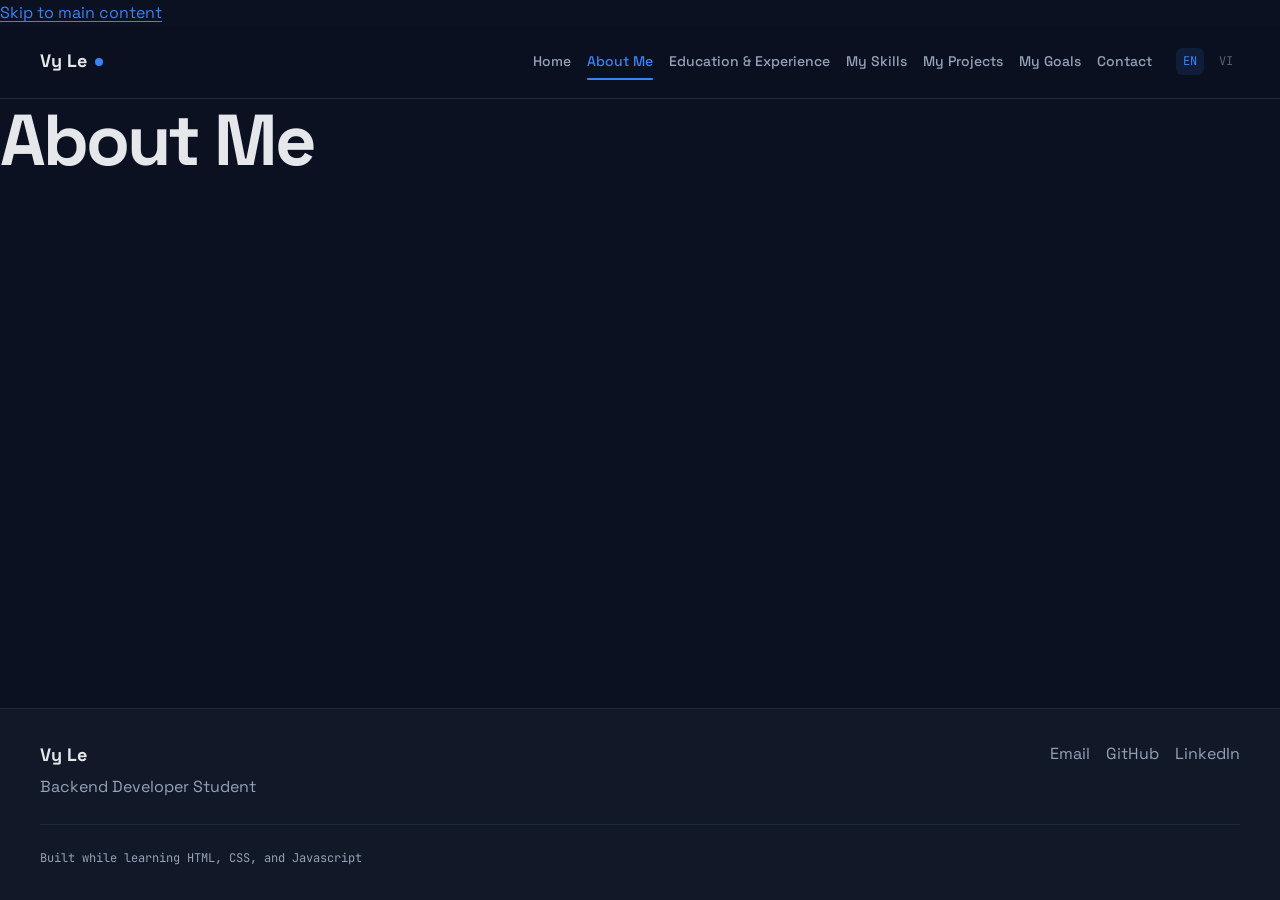
==== about.html @ 4eb712b0 "build shared layout and homepage" ====
<!doctype html>
<html lang="en">
  <head>
    <meta charset="UTF-8" />
    <meta name="viewport" content="width=device-width, initial-scale=1.0" />
    <meta name="description" content="Vy Le" />
    <title>About Me</title>

    <link rel="preconnect" href="https://fonts.googleapis.com" />
    <link rel="preconnect" href="https://fonts.gstatic.com" crossorigin />

    <link
      rel="stylesheet"
      href="https://fonts.googleapis.com/css2?family=JetBrains+Mono:wght@400;500;600&family=Space+Grotesk:wght@400;500;600;700&display=swap"
    />

    <link
      rel="stylesheet"
      href="https://fonts.googleapis.com/css2?family=Material+Symbols+Outlined:opsz,wght,FILL,GRAD@20..48,400,0,0"
    />

    <link rel="stylesheet" href="assets/css/style.css" />
    <script src="assets/js/main.js" defer></script>
  </head>
  <body>
    <a class="skip-link" href="#main-content">Skip to main content</a>
    <header class="site-header">
      <div class="container header-inner">
        <a href="index.html" class="site-brand" aria-label="Vy Le, Home">
          Vy Le
          <span class="brand-mark" aria-hidden="true"></span>
        </a>

        <button
          class="menu-toggle"
          type="button"
          aria-controls="primary-navigation"
          aria-expanded="false"
          aria-label="Open navigation menu"
          data-menu-toggle
        >
          <span
            class="material-symbols-outlined"
            aria-hidden="true"
            data-menu-icon
            >Menu</span
          >
        </button>

        <nav
          class="site-navigation"
          id="primary-navigation"
          aria-label="Primary navigation"
        >
          <ul class="navigation-list">
            <li><a href="index.html">Home</a></li>
            <li><a href="about.html" aria-current="page">About Me</a></li>
            <li><a href="education.html">Education & Experience</a></li>
            <li><a href="skills.html">My Skills</a></li>
            <li><a href="projects.html">My Projects</a></li>
            <li><a href="goals.html">My Goals</a></li>
            <li><a href="contact.html">Contact</a></li>
          </ul>
        </nav>

        <div class="language-control">
          <span class="language-active" lang="en">EN</span>
          <span
            class="language-disabled"
            lang="vi"
            aria-disabled="true"
            title="Vietnamese version planned"
            >VI</span
          >
        </div>
      </div>
    </header>
    <main id="main-content" tabindex="-1">
      <h1>About Me</h1>
    </main>
    <footer class="site-footer">
      <div class="container footer-inner">
        <div class="footer-identity">
          <a href="index.html" class="footer-brand">Vy Le</a>
          <p>Backend Developer Student</p>
        </div>

        <nav class="footer-links" aria-label="Contact links">
          <a href="mailto:lelongvy13@gmail.com">Email</a>
          <a
            href="https://github.com/vy-long-le"
            target="_blank"
            rel="noopener noreferrer"
            >GitHub</a
          >
          <a
            href="https://www.linkedin.com/in/vy-le-long-b9a3243a7/"
            target="_blank"
            rel="noopener noreferrer"
            >LinkedIn</a
          >
        </nav>
        <p class="footer-note">
          Built while learning HTML, CSS, and Javascript
        </p>
      </div>
    </footer>
  </body>
</html>
---- assets/css/style.css ----
:root {
  color-scheme: dark;

  /* Colors */
  --color-canvas: #0b1120;
  --color-surface: #111827;
  --color-surface-raised: #172033;
  --color-border: #1e293b;

  --color-text: #e5e7eb;
  --color-text-muted: #94a3b8;

  --color-accent: #3b82f6;
  --color-button: #2563eb;
  --color-success: #10b981;
  --color-warning: #f59e0b;

  /* Typography */
  --font-interface: "Space Grotesk", Arial, sans-serif;
  --font-mono: "JetBrains Mono", Consolas, monospace;

  /* Layout */
  --container-width: 1200px;
  --gutter-desktop: 24px;
  --gutter-mobile: 16px;

  /* Spacing */
  --sapce-1: 4px;
  --space-2: 8px;
  --space-3: 12px;
  --space-4: 16px;
  --space-5: 24px;
  --space-6: 32px;
  --space-7: 48px;
  --space-8: 64px;

  /* Shape */
  --radius-small: 8px;
  --radius-medium: 12px;

  /* Effects */
  --shadow-card: 0 18px 50px rgb(0 0 0 / 20%);
  --transition-fast: 150ms ease;
}

/* Add the reset */
*,
*::before,
*::after {
  box-sizing: border-box;
}

html {
  min-width: 320px;

  scroll-padding-top: 96px;
}

body {
  min-height: 100vh;
  margin: 0;

  display: flex;
  flex-direction: column;

  background-color: var(--color-canvas);
  color: var(--color-text);

  font-family: var(--font-interface);
  font-size: 16px;
  line-height: 1.6;

  text-rendering: optimizeLegibility;
}

main {
  flex: 1;
}

img,
svg {
  display: block;
  max-width: 100%;
}

button,
input,
textarea,
select {
  font: inherit;
}

button,
a {
  -webkit-tap-highlight-color: transparent;
}

ul,
ol {
  margin-top: 0;
}

p {
  margin-top: 0;
}

a {
  color: var(--color-accent);
  text-decoration-thickness: 1px;
  text-underline-offset: 3px;
}

/* Add the typography system */
h1,
h2,
h3 {
  margin-top: 0;
  color: var(--color-text);
  line-height: 1.15;
  text-wrap: balance;
}

h1 {
  margin-bottom: var(--space-5);
  font-size: clamp(2.5rem, 6vw, 4.5rem);
  letter-spacing: -0.04em;
}

h2 {
  margin-bottom: var(--space-4);
  font-size: clamp(1.75rem, 4vw, 2.5rem);
  letter-spacing: -0.025em;
}

h3 {
  margin-bottom: var(--space-3);
  font-size: 1.25rem;
}

p {
  margin-bottom: var(--space-4);
}

.muted {
  color: var(--color-text-muted);
}

.mono {
  font-family: var(--font-mono);
}

.eyebrow {
  margin-bottom: var(--space-3);
  color: #9fb6eb;

  font-family: var(--font-mono);
  font-size: 0.8125rem;
  font-weight: 600;
  letter-spacing: 0.08em;
  text-transform: uppercase;
}

/* Create the shared container and section spacing */
.container {
  width: min(calc(100% - (var(--gutter-desktop) * 2)), var(--container-width));
  margin-inline: auto;
}

.section {
  padding-block: var(--space-8);
}

.section-heading {
  max-width: 720px;
  margin-bottom: var(--space-7);
}

.section-heading > :last-child {
  margin-bottom: 0;
}

/* At smaller widths, replace the desktop gutter */
@media (max-width: 480px) {
  .container {
    width: min(calc(100% - (var(--gutter-mobile) * 2)), var(--container-width));
  }

  .section {
    padding-block: var(--space-7);
  }
}

/* Create the shared button styles */
.button {
  min-height: 44px;
  padding: 11px 18px;

  display: inline-flex;
  align-items: center;
  justify-content: center;
  gap: var(--space-2);

  border: 1px solid transparent;
  border-radius: var(--radius-small);

  font-weight: 600;
  line-height: 1.2;
  text-decoration: none;

  cursor: pointer;
  transition:
    background-color var(--transition-fast),
    border-color var(--transition-fast),
    transform var(--transition-fast);
}

.button-primary {
  background-color: var(--color-button);
  color: #ffffff;
}

.button-primary:hover {
  background-color: #1d4ed8;
}

.button-secondary {
  border-color: var(--color-border);
  background-color: var(--color-surface);
  color: var(--color-text);
}

.button-secondary:hover {
  border-color: var(--color-accent);
  background-color: var(--color-surface-raised);
}

.button:active {
  transform: translateY(1px);
}

/* Create the card and badge styles */
.card {
  padding: var(--space-5);

  border: 1px solid var(--color-border);
  border-radius: var(--radius-medium);

  background-color: var(--color-surface);
  box-shadow: var(--shadow-card);
}

.card > :last-child {
  margin-bottom: 0;
}

.badge {
  width: fit-content;
  padding: 5px 9px;

  display: inline-flex;
  align-items: center;
  gap: 6px;

  border: 1px solid var(--color-border);
  border-radius: 999px;

  background-color: rgb(59 130 246 / 8%);
  color: var(--color-text-muted);

  font-family: var(--font-mono);
  font-size: 0.75rem;
  line-height: 1.2;
}

.icon-box {
  width: 42px;
  height: 42px;

  display: inline-flex;
  align-items: center;
  justify-content: center;

  border: 1px solid var(--color-border);
  border-radius: var(--radius-small);

  background-color: rgb(59 130 246 / 10%);
  color: var(--color-accent);
}

.material-symbols-outlined {
  font-size: 22px;
  line-height: 1;

  display: inline-block;

  position: fixed;
  top: var(--space-4);
  left: var(--space-4);
  z-index: 1000;

  padding: 10px 14px;
  border-radius: var(--radius-small);

  background-color: var(--color-button);
  color: currentColor;

  font-family: "Material Symbols Outlined";
  font-weight: normal;
  font-size: 24px;
  font-size: normal;

  font-feature-settings: "liga";

  text-decoration: none;

  transform: translateY(-200%);
  transition: transform var(--transition-fast);
}

/* Add visible keyboard focus */
:focus {
  outline: none;
}

:focus-visible {
  outline: 3px solid var(--color-accent);
  outline-offset: 4px;
}

main,
section,
article {
  scroll-margin-top: 96px;
}

/* Style the skip link */
.skip-link:focus {
  transform: translateY(0);
}

/* Respect reduced-motion preferences */
@media (prefers-reduced-motion: reduce) {
  *,
  *::before,
  *::after {
    scroll-behavior: auto !important;
    transition-duration: 0.01ms !important;
    animation-duration: 0.01ms !important;
    animation-iteration-count: 1 !important;
  }

  .terminal-line {
    opacity: 1 !important;
    transform: none !important;
  }

  .terminal-cursor {
    opacity: 1;
  }
}

/* Style the sticky header */
.site-header {
  position: sticky;
  top: 0;
  z-index: 100;

  border-bottom: 1px solid var(--color-border);
  background-color: var(--color-canvas);
}

@supports (backdrop-filter: blur(12px)) {
  .site-header {
    background-color: rgb(11 17 32 / 88%);
    backdrop-filter: blur(12px);
  }
}

.header-inner {
  min-height: 72px;

  display: flex;
  align-items: center;
  gap: var(--space-5);
}

.site-brand {
  flex-shrink: 0;

  display: inline-flex;
  align-items: center;
  gap: var(--space-2);

  color: var(--color-text);
  font-size: 1.125rem;
  font-weight: 700;
  text-decoration: none;
}

.brand-mark {
  width: 8px;
  height: 8px;

  border-radius: 50%;
  background-color: var(--color-accent);
}

/* Style the desktop navigation */
.site-navigation {
  margin-left: auto;
}

.navigation-list {
  margin: 0;
  padding: 0;

  display: flex;
  align-items: center;
  gap: var(--space-4);

  list-style: none;
}

.navigation-list a {
  position: relative;

  display: inline-flex;
  align-items: center;
  min-height: 44px;

  color: var(--color-text-muted);
  font-size: 0.875rem;
  font-weight: 500;
  text-decoration: none;

  transition: color var(--transition-fast);
}

.navigation-list a:hover {
  color: var(--color-text);
}

.navigation-list a[aria-current="page"] {
  color: var(--color-accent);
}

.navigation-list a[aria-current="page"]::after {
  content: "";

  position: absolute;
  right: 0;
  bottom: 4px;
  left: 0;

  height: 2px;
  border-radius: 999px;

  background-color: var(--color-accent);
}

/* Style the language control */
.language-control {
  flex-shrink: 0;

  display: inline-flex;
  align-items: center;
  gap: var(--space-2);

  font-family: var(--font-mono);
  font-size: 0.75rem;
}

.language-active,
.language-disabled {
  padding: 4px 7px;
  border-radius: 6px;
}

.language-active {
  background-color: rgb(59 130 246 / 12%);
  color: var(--color-accent);
}

.language-disabled {
  color: var(--color-text-muted);
  cursor: not-allowed;
  opacity: 0.55;
}

/* Style the menu button */
.menu-toggle {
  width: 44px;
  height: 44px;

  display: none;
  align-items: center;
  justify-content: center;

  border: 1px solid var(--color-border);
  border-radius: var(--radius-small);

  background-color: var(--color-surface);
  color: var(--color-text);

  cursor: pointer;
}

.menu-toggle:hover {
  border-color: var(--color-accent);
  background-color: var(--color-surface-raised);
}

/* Add the mobile header layout */
@media (max-width: 899px) {
  .header-inner {
    min-height: 64px;
    flex-wrap: wrap;
    gap: var(--space-3);
  }

  .language-control {
    margin-left: auto;
  }

  .js .menu-toggle {
    display: inline-flex;
  }

  .site-navigation {
    width: 100%;
    margin-left: 0;
    order: 4;
  }

  .navigation-list {
    padding-block: var(--space-3) var(--space-4);

    flex-direction: column;
    align-items: stretch;
    gap: var(--sapce-1);

    border-top: 1px solid var(--color-border);
  }

  .navigation-list a {
    width: 100%;
    padding: 8px 10px;

    border-radius: var(--radius-small);
  }

  .navigation-list a:hover,
  .navigation-list a[aria-current="page"] {
    background-color: rgb(59 130 246 / 10%);
  }

  .navigation-list a[aria-current="page"]::after {
    display: none;
  }

  .hero {
    padding-block: var(--space-8);
  }

  .hero-grid {
    grid-template-columns: 1fr;
    gap: var(--space-7);
  }

  .hero-copy {
    max-width: 720px;
  }

  .hero-visual {
    max-width: 720px;
  }

  .foundation-heading,
  .foundation-grid {
    grid-template-columns: 1fr;
  }

  .foundation-heading {
    gap: var(--space-4);
  }

  .foundation-card {
    min-height: auto;
  }

  .study-callout {
    flex-direction: column;
    align-items: flex-start;
    gap: var(--space-5);
  }
}

@media (max-width: 480px) {
  .hero {
    padding-block: var(--space-7);
  }

  .hero-actions {
    align-items: stretch;
  }

  .hero-actions .button {
    width: 100%;
  }
}

/* Style the footer */
.site-footer {
  margin-top: var(--space-8);
  padding-block: var(--space-6);

  border-top: 1px solid var(--color-border);
  background-color: var(--color-surface);
}

.footer-inner {
  display: grid;
  grid-template-columns: 1fr auto;
  align-items: start;
  gap: var(--space-5);
}

.footer-brand {
  color: var(--color-text);
  font-size: 1.125rem;
  font-weight: 700;
  text-decoration: none;
}

.footer-identity p {
  margin: var(--sapce-1) 0 0;
  color: var(--color-text-muted);
}

.footer-links {
  display: flex;
  flex-wrap: wrap;
  gap: var(--space-4);
}

.footer-links a {
  color: var(--color-text-muted);
  text-decoration: none;
}

.footer-links a:hover {
  color: var(--color-accent);
}

.footer-note {
  grid-column: 1 / -1;

  margin: 0;
  padding-top: var(--space-5);

  border-top: 1px solid var(--color-border);

  color: var(--color-text-muted);
  font-family: var(--font-mono);
  font-size: 0.75rem;
}

@media (max-width: 600px) {
  .footer-inner {
    grid-template-columns: 1fr;
  }

  .footer-links {
    flex-direction: column;
    align-items: flex-start;
    gap: var(--space-2);
  }

  .footer-note {
    grid-column: auto;
  }
}

/* Style the Hero section */
.hero {
  position: relative;
  overflow: hidden;

  padding-block: clamp(72px, 9vw, 120px);
}

.hero-grid {
  display: grid;
  grid-template-columns:
    minmax(0, 1.05fr)
    minmax(360px, 0.95fr);

  align-items: center;
  gap: clamp(48px, 7vw, 96px);
}

.hero-copy {
  max-width: 680px;
}

.hero-copy .eyebrow {
  margin-bottom: var(--space-4);
}

.hero-name,
.hero-role {
  display: block;
}

.hero-name {
  margin-bottom: var(--space-2);
  color: white;
  font-family: var(--font-interface);
  font-size: 4rem;
  letter-spacing: 0.08em;
}

.hero-role {
  max-width: 650px;
  color: #afc8ff;
  font-size: 1.5rem;
  word-spacing: 0.15em;
}

.hero-introduction {
  max-width: 620px;
  margin-bottom: var(--space-6);

  color: var(--color-text-muted);
  font-size: clamp(1rem, 1.5vw, 1.125rem);
}

/* Style the CTA group */
.hero-actions {
  margin-bottom: var(--space-6);

  display: flex;
  flex-wrap: wrap;
  align-items: center;
  gap: var(--space-3);
}

.hero-actions .material-symbols-outlined {
  font-size: 20px;
}

/* Style the technical labels */
.hero-topics {
  margin: 0;
  padding: 0;

  display: flex;
  flex-wrap: wrap;
  gap: var(--space-2);

  list-style: none;
}

/* Style the terminal area */
.hero-visual {
  min-width: 0;
}

.terminal-window {
  overflow: hidden;

  border: 1px solid var(--color-border);
  border-radius: var(--radius-medium);

  background-color: #070b14;
  box-shadow: var(--shadow-card);

  font-family: var(--font-mono);
}

.terminal-titlebar {
  min-height: 48px;
  padding-inline: var(--space-4);

  display: grid;
  grid-template-columns: auto 1fr auto;
  align-items: center;
  gap: var(--space-4);

  border-bottom: 1px solid var(--color-border);
  background-color: var(--color-surface);
}

.terminal-title {
  margin: 0;

  color: var(--color-text-muted);
  font-size: 0.75rem;
  text-align: center;
}

.hero-status {
  width: fit-content;
  padding: 6px 10px;

  display: inline-flex;
  align-items: center;
  gap: var(--space-2);

  border: 1px solid var(--color-border);
  border-radius: 999px;

  background-color: var(--color-surface);
}

.status-dot {
  width: 8px;
  height: 8px;
  flex: 0 0 auto;

  border-radius: 50%;
  background-color: var(--color-accent);
}

.visually-hidden {
  position: absolute;

  width: 1px;
  height: 1px;
  padding: 0;
  margin: -1px;

  overflow: hidden;
  clip: rect(0 0 0 0);
  white-space: nowrap;

  border: 0;
}

/* Style the window dots */
.terminal-dots {
  display: flex;
  align-items: center;
  gap: 7px;
}

.terminal-dot {
  width: 11px;
  height: 11px;

  display: block;

  border-radius: 50%;
}

.terminal-dot-red {
  background-color: #ef4444;
}

.terminal-dot-yellow {
  background-color: var(--color-warning);
}

.terminal-dot-green {
  background-color: var(--color-success);
}

/* Style the terminal output */
.terminal-output {
  min-height: 360px;
  padding: 36px 42px;

  display: flex;
  flex-direction: column;
  align-items: stretch;
  justify-content: flex-start;

  text-align: left;
}

.terminal-line {
  margin: 0 0 18px;

  display: flex;
  align-items: baseline;
  gap: 10px;

  color: var(--color-text-muted);
  font-size: 0.875rem;
  line-height: 1.6;
  white-space: normal;

  opacity: 1;
  transform: translateY(0);
}

.terminal-line:last-child {
  margin-bottom: 0;
}

.terminal-line code {
  min-width: 0;

  color: inherit;
  font-family: inherit;
}

.terminal-prompt {
  margin-right: var(--space-2);
  color: var(--color-text);
}

.terminal-success {
  color: var(--color-success);
}

.terminal-highlight {
  color: var(--color-accent);
  text-decoration: underline;
  text-underline-offset: 3px;
}

/* Style the terminal status bar */
.terminal-status {
  min-height: 42px;
  padding-inline: var(--space-4);

  display: flex;
  align-items: center;
  justify-content: space-between;
  gap: var(--space-4);

  border-top: 1px solid var(--color-border);
  background-color: var(--color-surface);

  color: var(--color-text-muted);
  font-size: 0.75rem;
}

.terminal-status > span {
  display: inline-flex;
  align-items: center;
  gap: var(--space-2);
}

.terminal-status-dot {
  width: 7px;
  height: 7px;

  border-radius: 50%;
  background-color: var(--color-success);
}

/* Add the cursor animation */
.terminal-cursor {
  width: 9px;
  height: 1.1em;

  display: inline-block;
  vertical-align: -0.15em;

  background-color: var(--color-accent);

  animation: terminal-blink 1s steps(1, end) infinite;
}

@keyframes terminal-blink {
  50% {
    opacity: 0;
  }
}

/* Add the progressive reveal styles */
.terminal-window.is-animating .terminal-line {
  opacity: 0;
  transform: translateY(5px);

  transition:
    opacity 180ms ease,
    transform 180ms ease;
}

.terminal-window.is-animating .terminal-line.is-visible {
  opacity: 1;
  transform: translateY(0);
}

/* Style the section heading */
.foundation-section {
  border-top: 1px solid var(--color-border);
  background-color: var(--color-surface);
}

.foundation-heading {
  margin-bottom: var(--space-7);

  display: grid;
  grid-template-columns: minmax(0, 1fr), minmax(320px, 0.8fr);
  align-items: end;
  gap: var(--space-7);
}

.foundation-heading h2,
.foundation-heading p {
  margin-bottom: 0;
}

/* Style the card grid */
.foundation-grid {
  display: grid;
  grid-template-columns: repeat(3, minmax(0, 1fr));
  gap: var(--space-5);
}

.foundation-card {
  min-height: 290px;

  display: flex;
  flex-direction: column;
}

.card-index {
  width: 42px;
  height: 42px;
  margin-bottom: var(--space-5);

  display: inline-flex;
  align-items: center;
  justify-content: center;

  border: 1px solid var(--color-border);
  border-radius: var(--radius-small);

  background-color: rgb(59 130 246 / 10%);
  color: var(--color-accent);

  font-family: var(--font-mono);
  font-size: 0.75rem;
  font-weight: 600;
}

.card-label {
  margin-top: auto;
  margin-bottom: 0;
  padding-top: var(--space-5);

  border-top: 1px solid var(--color-border);

  color: var(--color-text);
  font-family: var(--font-mono);
  font-size: 0.75rem;
  letter-spacing: 0.04em;
  text-transform: uppercase;
}

/* Style the callout */
.study-section {
  border-top: 1px solid var(--color-border);
}

.study-callout {
  padding: var(--space-6);

  display: flex;
  align-items: center;
  justify-content: space-between;
  gap: var(--space-7);

  border: 1px solid var(--color-border);
  border-radius: var(--radius-medium);

  background-color: var(--color-surface);
}

.study-callout h2 {
  margin-bottom: var(--space-3);
  font-size: clamp(1.5rem, 3vw, 2rem);
}

.study-callout p:last-child {
  max-width: 720px;
  margin-bottom: 0;
}

.study-callout .button {
  flex-shrink: 0;
}
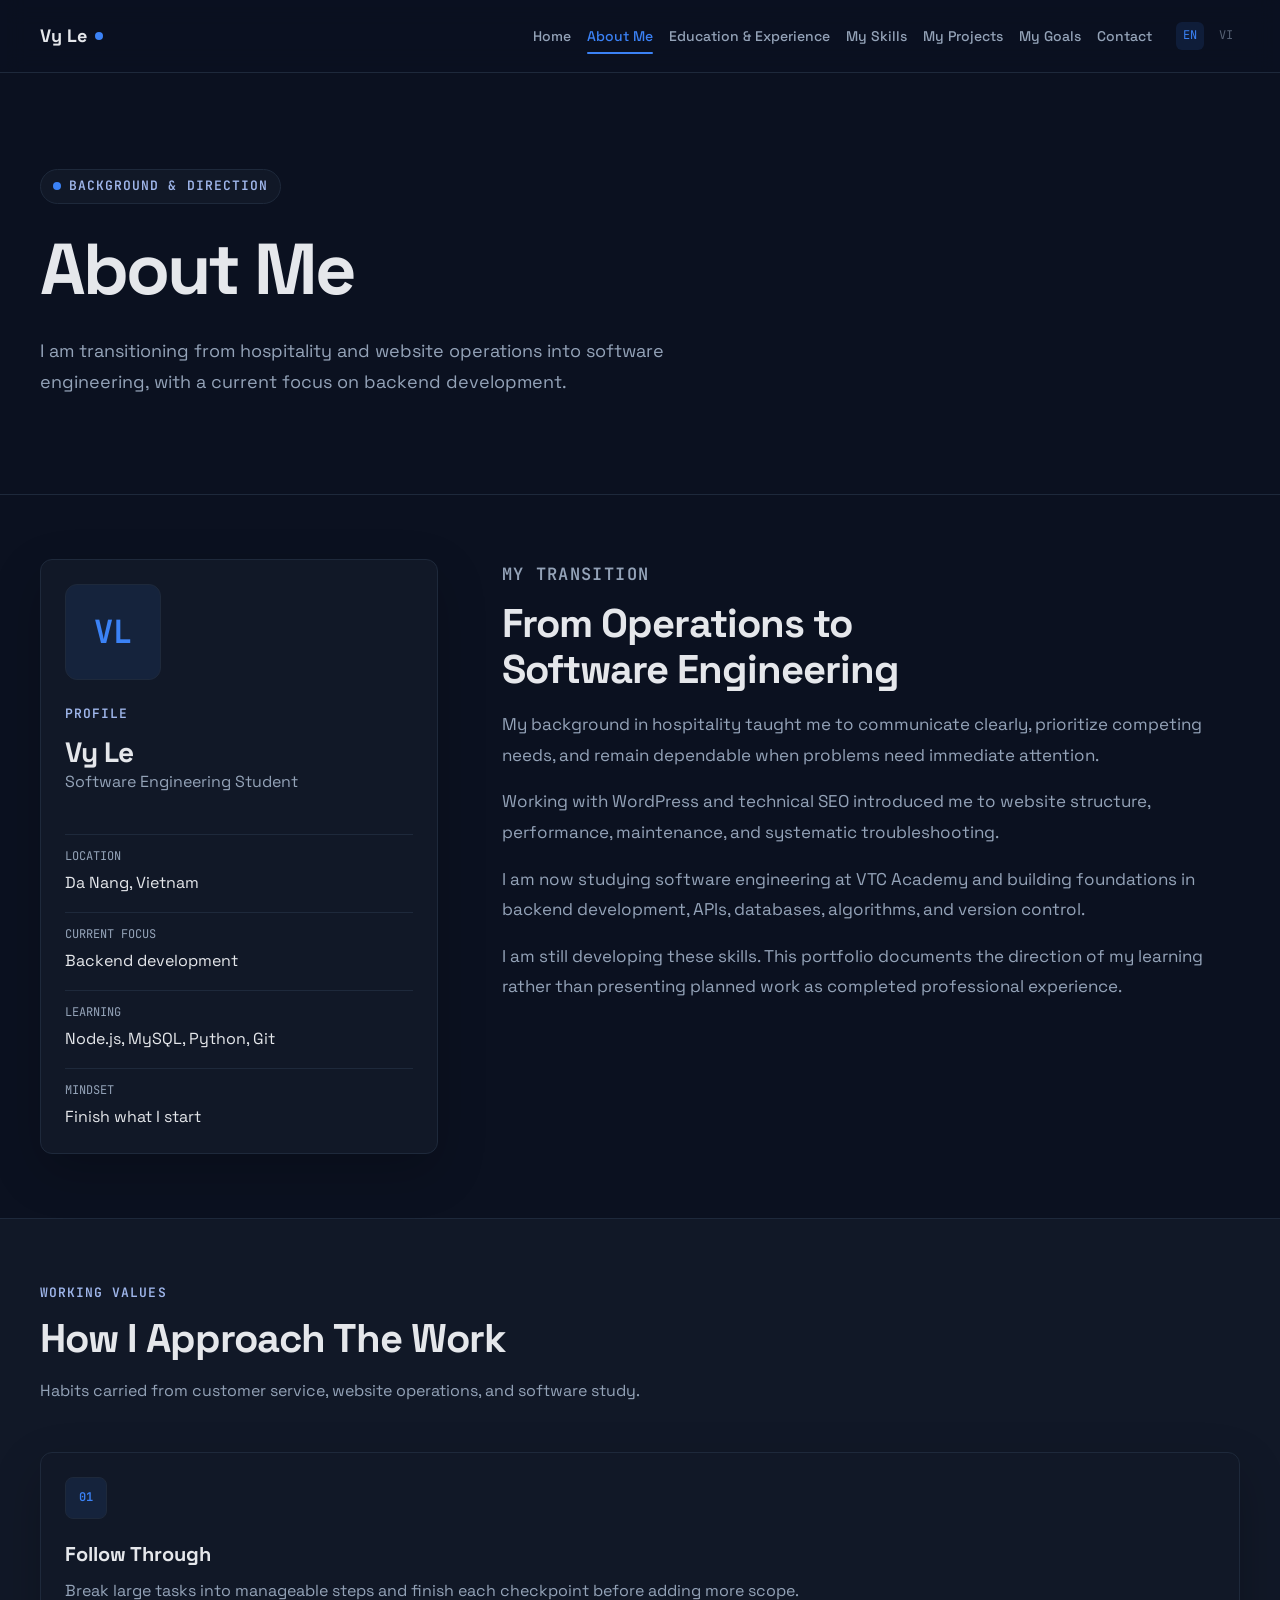
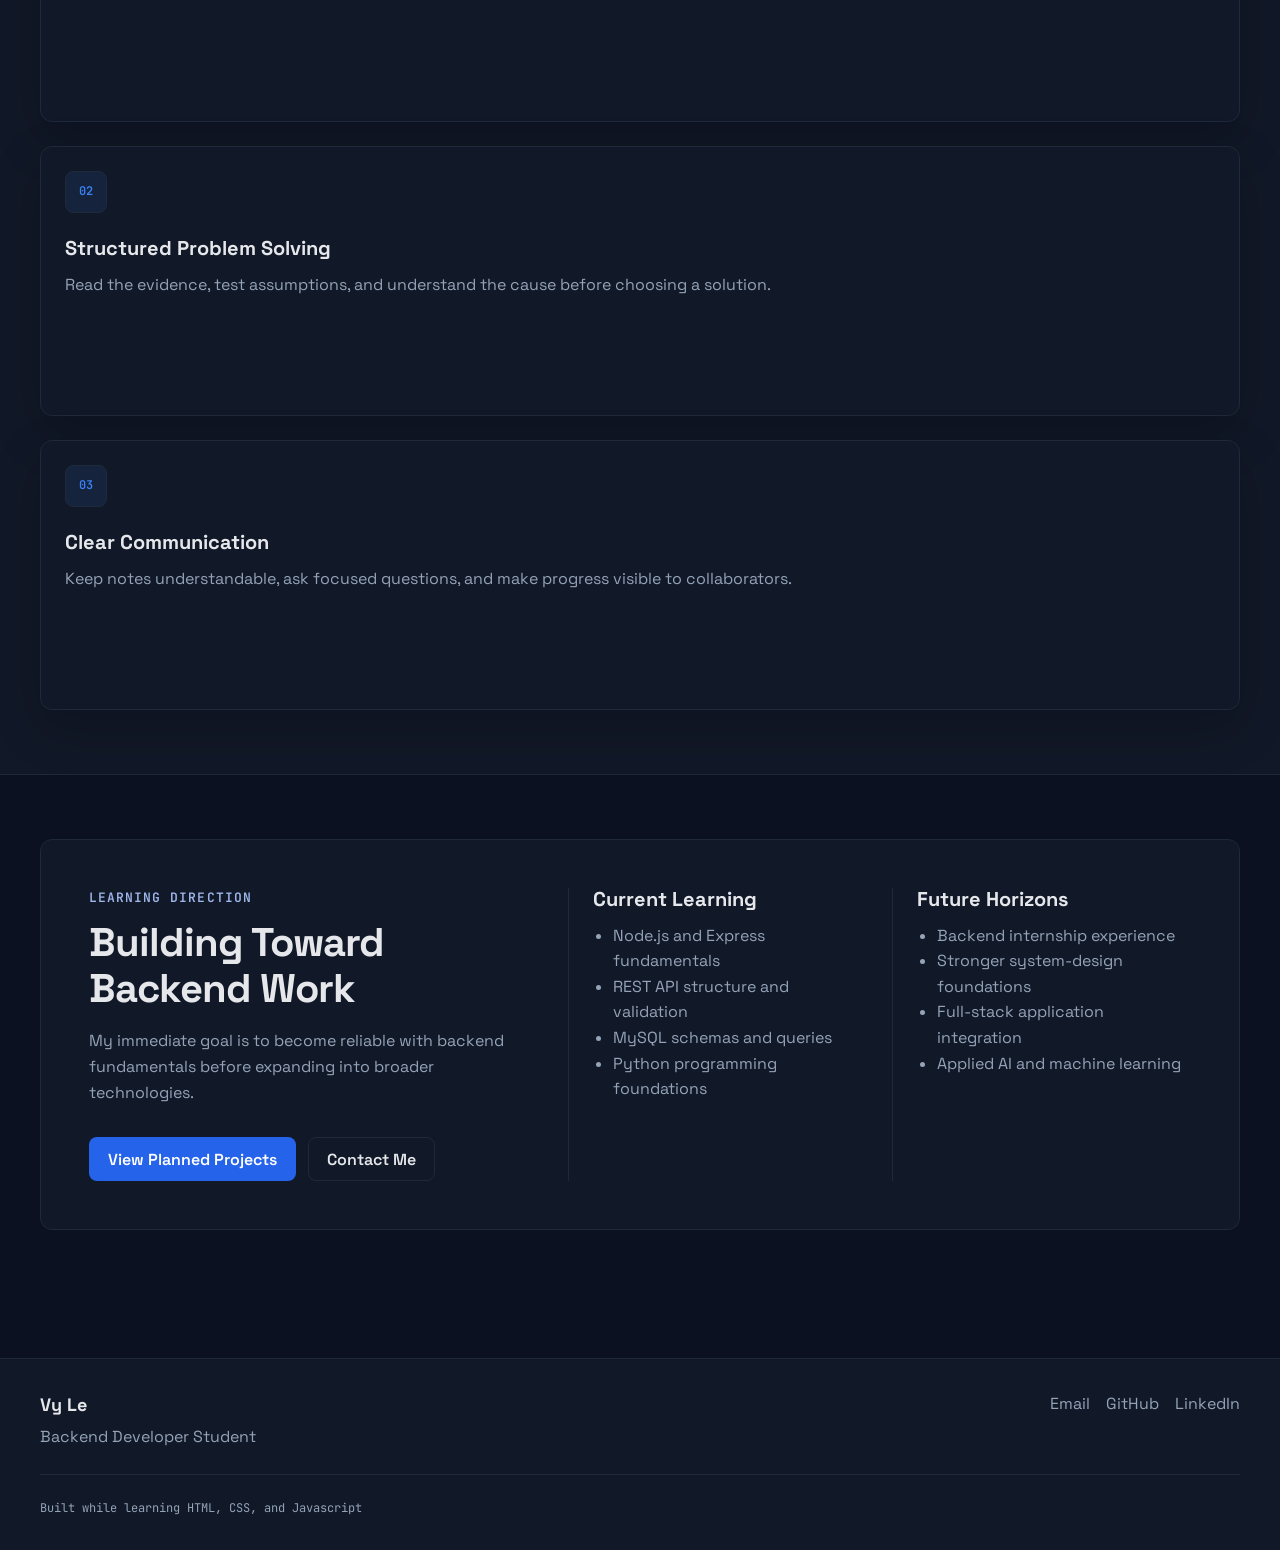
==== commit 3606e40c: "build career transition about page" ====
--- a/about.html
+++ b/about.html
@@ -76,7 +76,176 @@
       </div>
     </header>
     <main id="main-content" tabindex="-1">
-      <h1>About Me</h1>
+      <section class="page-hero" aria-labelledby="about-title">
+        <div class="container">
+          <p class="eyebrow status-pill">
+            <span class="status-dot" aria-hidden="true"></span>
+            Background & Direction
+          </p>
+
+          <h1 id="about-title">About Me</h1>
+
+          <p class="page-introduction">
+            I am transitioning from hospitality and website operations into
+            software engineering, with a current focus on backend development.
+          </p>
+        </div>
+      </section>
+
+      <section class="section" aria-labelledby="story-title">
+        <div class="container about-story">
+          <!-- Profile summary and narrative -->
+          <aside class="card profile-summary">
+            <div class="profile-monogram" aria-hidden="true">VL</div>
+
+            <div>
+              <p class="eyebrow">Profile</p>
+              <h2>Vy Le</h2>
+              <p class="muted">Software Engineering Student</p>
+            </div>
+
+            <dl class="profile-facts">
+              <div>
+                <dt>Location</dt>
+                <dd>Da Nang, Vietnam</dd>
+              </div>
+              <div>
+                <dt>Current focus</dt>
+                <dd>Backend development</dd>
+              </div>
+              <div>
+                <dt>Learning</dt>
+                <dd>Node.js, MySQL, Python, Git</dd>
+              </div>
+              <div>
+                <dt>Mindset</dt>
+                <dd>Finish what I start</dd>
+              </div>
+            </dl>
+          </aside>
+
+          <article class="about-narrative">
+            <p class="eyebrow">My Transition</p>
+
+            <h2 id="story-title">From Operations to Software Engineering</h2>
+
+            <p>
+              My background in hospitality taught me to communicate clearly,
+              prioritize competing needs, and remain dependable when problems
+              need immediate attention.
+            </p>
+
+            <p>
+              Working with WordPress and technical SEO introduced me to website
+              structure, performance, maintenance, and systematic
+              troubleshooting.
+            </p>
+
+            <p>
+              I am now studying software engineering at VTC Academy and building
+              foundations in backend development, APIs, databases, algorithms,
+              and version control.
+            </p>
+
+            <p class="muted">
+              I am still developing these skills. This portfolio documents the
+              direction of my learning rather than presenting planned work as
+              completed professional experience.
+            </p>
+          </article>
+        </div>
+      </section>
+
+      <section class="section values-section" aria-labelledby="values-title">
+        <div class="container">
+          <!-- Values -->
+          <div class="section-heading">
+            <p class="eyebrow">Working Values</p>
+            <h2 id="values-title">How I Approach The Work</h2>
+
+            <p class="muted">
+              Habits carried from customer service, website operations, and
+              software study.
+            </p>
+          </div>
+
+          <div class="values-grid">
+            <article class="card value-card">
+              <span class="card-index" aria-hidden="true">01</span>
+              <h3>Follow Through</h3>
+              <p class="muted">
+                Break large tasks into manageable steps and finish each
+                checkpoint before adding more scope.
+              </p>
+            </article>
+
+            <article class="card value-card">
+              <span class="card-index" aria-hidden="true">02</span>
+              <h3>Structured Problem Solving</h3>
+              <p class="muted">
+                Read the evidence, test assumptions, and understand the cause
+                before choosing a solution.
+              </p>
+            </article>
+
+            <article class="card value-card">
+              <span class="card-index" aria-hidden="true">03</span>
+              <h3>Clear Communication</h3>
+              <p class="muted">
+                Keep notes understandable, ask focused questions, and make
+                progress visible to collaborators.
+              </p>
+            </article>
+          </div>
+        </div>
+      </section>
+
+      <section class="section" aria-labelledby="direction-title">
+        <div class="container direction-panel">
+          <!-- Direction and CTAs -->
+          <div class="direction-copy">
+            <p class="eyebrow">Learning Direction</p>
+            <h2 id="direction-title">Building Toward Backend Work</h2>
+
+            <p class="muted">
+              My immediate goal is to become reliable with backend fundamentals
+              before expanding into broader technologies.
+            </p>
+
+            <div class="direction-actions">
+              <a href="projects.html" class="button button-primary"
+                >View Planned Projects</a
+              >
+
+              <a href="contact.html" class="button button-secondary"
+                >Contact Me</a
+              >
+            </div>
+          </div>
+
+          <div class="direction-columns">
+            <article>
+              <h3>Current Learning</h3>
+              <ul>
+                <li>Node.js and Express fundamentals</li>
+                <li>REST API structure and validation</li>
+                <li>MySQL schemas and queries</li>
+                <li>Python programming foundations</li>
+              </ul>
+            </article>
+
+            <article>
+              <h3>Future Horizons</h3>
+              <ul>
+                <li>Backend internship experience</li>
+                <li>Stronger system-design foundations</li>
+                <li>Full-stack application integration</li>
+                <li>Applied AI and machine learning</li>
+              </ul>
+            </article>
+          </div>
+        </div>
+      </section>
     </main>
     <footer class="site-footer">
       <div class="container footer-inner">
--- a/assets/css/style.css
+++ b/assets/css/style.css
@@ -160,6 +160,23 @@
   text-transform: uppercase;
 }
 
+.status-pill {
+  width: fit-content;
+  margin-bottom: var(--space-5);
+  padding: 6px 12px;
+
+  display: inline-flex;
+  align-items: center;
+  gap: var(--space-2);
+
+  border: 1px solid var(--color-border);
+  border-radius: 999px;
+
+  background-color: var(--color-surface);
+
+  white-space: nowrap;
+}
+
 /* Create the shared container and section spacing */
 .container {
   width: min(calc(100% - (var(--gutter-desktop) * 2)), var(--container-width));
@@ -334,6 +351,29 @@
 }
 
 /* Style the skip link */
+.skip-link {
+  position: fixed;
+  top: 0;
+  left: var(--space-4);
+  z-index: 1000;
+
+  padding: 10px 14px;
+
+  border-radius: var(--radius-small);
+
+  background-color: var(--color-button);
+  color: #ffffff;
+
+  font-weight: 600;
+  text-decoration: none;
+
+  transform: translateY(-150%);
+}
+
+.skip-link:focus-visible {
+  transform: translateY(16px);
+}
+
 .skip-link:focus {
   transform: translateY(0);
 }
@@ -593,6 +633,40 @@
     align-items: flex-start;
     gap: var(--space-5);
   }
+
+  .project-grid,
+  .standards-grid {
+    grid-template-columns: 1fr;
+  }
+
+  .project-card {
+    min-height: auto;
+  }
+
+  .standard-item {
+    border-left: 0;
+    border-top: 1px solid var(--color-border);
+  }
+
+  .skills-grid,
+  .learning-layout {
+    grid-template-columns: 1fr;
+  }
+
+  .skill-card {
+    min-height: auto;
+  }
+
+  .about-story,
+  .values-grid,
+  .direction-panel,
+  .direction-columns {
+    grid-template-columns: 1fr;
+  }
+
+  .direction-panel {
+    padding: var(--space-5);
+  }
 }
 
 @media (max-width: 480px) {
@@ -799,20 +873,6 @@
   text-align: center;
 }
 
-.hero-status {
-  width: fit-content;
-  padding: 6px 10px;
-
-  display: inline-flex;
-  align-items: center;
-  gap: var(--space-2);
-
-  border: 1px solid var(--color-border);
-  border-radius: 999px;
-
-  background-color: var(--color-surface);
-}
-
 .status-dot {
   width: 8px;
   height: 8px;
@@ -1085,3 +1145,383 @@
 .study-callout .button {
   flex-shrink: 0;
 }
+
+/* Add the reusable page introduction styles */
+.page-hero {
+  padding-block: clamp(64px, 8vw, 96px);
+
+  border-bottom: 1px solid var(--color-border);
+}
+
+.page-hero h1 {
+  max-width: 800px;
+}
+
+.page-introduction {
+  max-width: 720px;
+  margin-bottom: 0;
+
+  color: var(--color-text-muted);
+  font-size: 1.125rem;
+  line-height: 1.75;
+}
+
+/* Style the project grid */
+.project-grid {
+  display: grid;
+  grid-template-columns: repeat(2, minmax(0, 1fr));
+  gap: var(--space-5);
+}
+
+.project-card {
+  min-height: 430px;
+
+  display: flex;
+  flex-direction: column;
+}
+
+.project-card-header {
+  margin-bottom: var(--space-5);
+
+  display: flex;
+  flex-wrap: wrap;
+  align-items: center;
+  justify-content: space-between;
+  gap: var(--space-3);
+}
+
+.project-status {
+  color: var(--color-accent);
+
+  font-family: var(--font-mono);
+  font-size: 0.75rem;
+  font-weight: 600;
+  text-transform: uppercase;
+}
+
+.project-card h2 {
+  font-size: 1.5rem;
+}
+
+.project-objectives {
+  margin-top: var(--space-4);
+  padding-top: var(--space-4);
+
+  border-top: 1px solid var(--color-border);
+}
+
+.project-objectives h3 {
+  font-family: var(--font-mono);
+  font-size: 0.8125rem;
+  text-transform: uppercase;
+}
+
+.project-objectives ul {
+  margin-bottom: 0;
+  padding-left: 20px;
+
+  color: var(--color-text-muted);
+}
+
+/* Style the technology labels */
+.technology-list {
+  margin: 0 0 auto;
+  padding: var(--space-5) 0 0;
+
+  display: flex;
+  flex-wrap: wrap;
+  gap: var(--space-2);
+
+  list-style: none;
+}
+
+.technology-list li {
+  padding: 5px 9px;
+
+  border: 1px solid var(--color-border);
+  border-radius: 999px;
+
+  color: var(--color-text-muted);
+
+  font-family: var(--font-mono);
+  font-size: 0, 75rem;
+}
+
+/* Style Development Standards */
+.standards-secion {
+  border-top: 1px solid var(--color-border);
+  background-color: var(--color-surface);
+}
+
+.standards-grid {
+  display: grid;
+  grid-template-columns: repeat(4, minmax(0, 1fr));
+  gap: var(--space-5);
+}
+
+.standard-item {
+  padding: var(--space-5);
+
+  border-left: 1px solid var(--color-border);
+}
+
+.standard-item h3 {
+  font-size: 1.125rem;
+}
+
+/* Style the Skills grid */
+.skills-grid {
+  display: grid;
+  grid-template-columns: repeat(2, minmax(0, 1fr));
+  gap: var(--space-5);
+}
+
+.skill-card {
+  min-height: 340px;
+
+  display: flex;
+  flex-direction: column;
+}
+
+.skill-card-header {
+  margin-bottom: var(--space-5);
+
+  display: flex;
+  align-items: center;
+  justify-content: space-between;
+  gap: var(--space-3);
+}
+
+.skill-marker {
+  min-width: 44px;
+  height: 44px;
+  padding-inline: 8px;
+
+  display: inline-flex;
+  align-items: center;
+  justify-content: center;
+
+  border: 1px solid var(--color-border);
+  border-radius: var(--radius-small);
+
+  font-family: var(--font-mono);
+  font-family: 0.75rem;
+  font-weight: 600;
+}
+
+.skill-card h2 {
+  margin-bottom: var(--space-2);
+  font-size: 1.5rem;
+}
+
+.skill-category {
+  margin-bottom: var(--space-4);
+
+  color: var(--color-text-muted);
+  font-family: var(--font-mono);
+  font-size: 0.75rem;
+  text-transform: uppercase;
+}
+
+.skill-objective {
+  margin-top: auto;
+  padding: var(--space-5);
+
+  border-top: 1px solid var(--color-border);
+}
+
+.skill-objective strong {
+  display: block;
+  margin-bottom: var(--space-2);
+
+  color: var(--color-accent);
+  font-family: var(--font-mono);
+  font-size: 0.75rem;
+  text-transform: uppercase;
+}
+
+.skill-objective p {
+  margin: 0;
+  color: var(--color-text-muted);
+}
+
+/* Style the Learning Approach */
+.learning-section {
+  border-top: 1px solid var(--color-border);
+  background-color: var(--color-surface);
+}
+
+.learning-layout {
+  display: grid;
+  grid-template-columns: minmax(0, 0.8fr) minmax(420px, 1.2fr);
+  align-items: start;
+  gap: var(--space-8);
+}
+
+.learning-copy {
+  max-width: 520px;
+}
+
+.discipline-list {
+  margin: 0;
+  padding: 0;
+
+  display: grid;
+  gap: var(--space-3);
+
+  list-style: none;
+}
+
+.discipline-list li {
+  padding: var(--space-4);
+
+  display: grid;
+  grid-template-columns: 42px 1fr;
+  gap: var(--space-4);
+
+  border: 1px solid var(--color-border);
+  border-radius: var(--radius-small);
+
+  background-color: var(--color-canvas);
+}
+
+.discipline-list li > span {
+  color: var(--color-accent);
+  font-family: var(--font-mono);
+  font-size: 0.75rem;
+}
+
+.discipline-list strong {
+  display: block;
+  margin-bottom: var(--sapce-1);
+}
+
+.discipline-list p {
+  margin: 0;
+  color: var(--color-text-muted);
+}
+
+/* Add the About styles */
+.about-story {
+  display: grid;
+  grid-template-columns: minmax(280px, 0.7fr) minmax(0, 1.3fr);
+  align-items: start;
+  gap: var(--space-8);
+}
+
+.profile-summary {
+  display: grid;
+  gap: var(--space-5);
+}
+
+.profile-monogram {
+  width: 96px;
+  height: 96px;
+
+  display: flex;
+  align-items: center;
+  justify-content: center;
+
+  border: 1px solid var(--color-border);
+  border-radius: var(--radius-medium);
+
+  background-color: rgb(59 130 246 / 10%);
+  color: var(--color-accent);
+
+  font-family: var(--font-mono);
+  font-size: 2rem;
+  font-weight: 700;
+}
+
+.profile-summary h2 {
+  margin-bottom: var(--space-1);
+  font-size: 1.75rem;
+}
+
+.profile-facts {
+  margin: 0;
+
+  display: grid;
+  gap: var(--space-4);
+}
+
+.profile-facts div {
+  padding-top: var(--space-3);
+  border-top: 1px solid var(--color-border);
+}
+
+.profile-facts dt {
+  color: var(--color-text-muted);
+  font-family: var(--font-mono);
+  font-size: 0.75rem;
+  text-transform: uppercase;
+}
+
+.profile-facts dd {
+  margin: var(--sapce-1) 0 0;
+  color: var(--color-text);
+}
+
+.about-narrative {
+  max-width: 760px;
+}
+
+.about-narrative p {
+  color: var(--color-text-muted);
+  font-size: 1.0625rem;
+  line-height: 1.8;
+}
+
+/* Style the values and direction */
+.values-section {
+  border-block: 1px solid var(--color-border);
+  background-color: var(--color-surface);
+}
+
+.values-grid {
+  display: grid;
+  grid-template-columns: repeat(3, minmax(3, minmax(0, 1fr)));
+  gap: var(--space-5);
+}
+
+.value-card {
+  min-height: 270px;
+}
+
+.direction-panel {
+  padding: var(--space-7);
+
+  display: grid;
+  grid-template-columns: minmax(0, 0.8fr) minmax(420px, 1.2fr);
+  gap: var(--space-8);
+
+  border: 1px solid var(--color-border);
+  border-radius: var(--radius-medium);
+
+  background-color: var(--color-surface);
+}
+
+.direction-actions {
+  margin-top: var(--space-6);
+
+  display: flex;
+  flex-wrap: wrap;
+  gap: var(--space-3);
+}
+
+.direction-columns {
+  display: grid;
+  grid-template-columns: repeat(2, minmax(0, 1fr));
+  gap: var(--space-5);
+}
+
+.direction-columns article {
+  padding-left: var(--space-5);
+  border-left: 1px solid var(--color-border);
+}
+
+.direction-columns ul {
+  margin-bottom: 0;
+  padding-left: 20px;
+  color: var(--color-text-muted);
+}
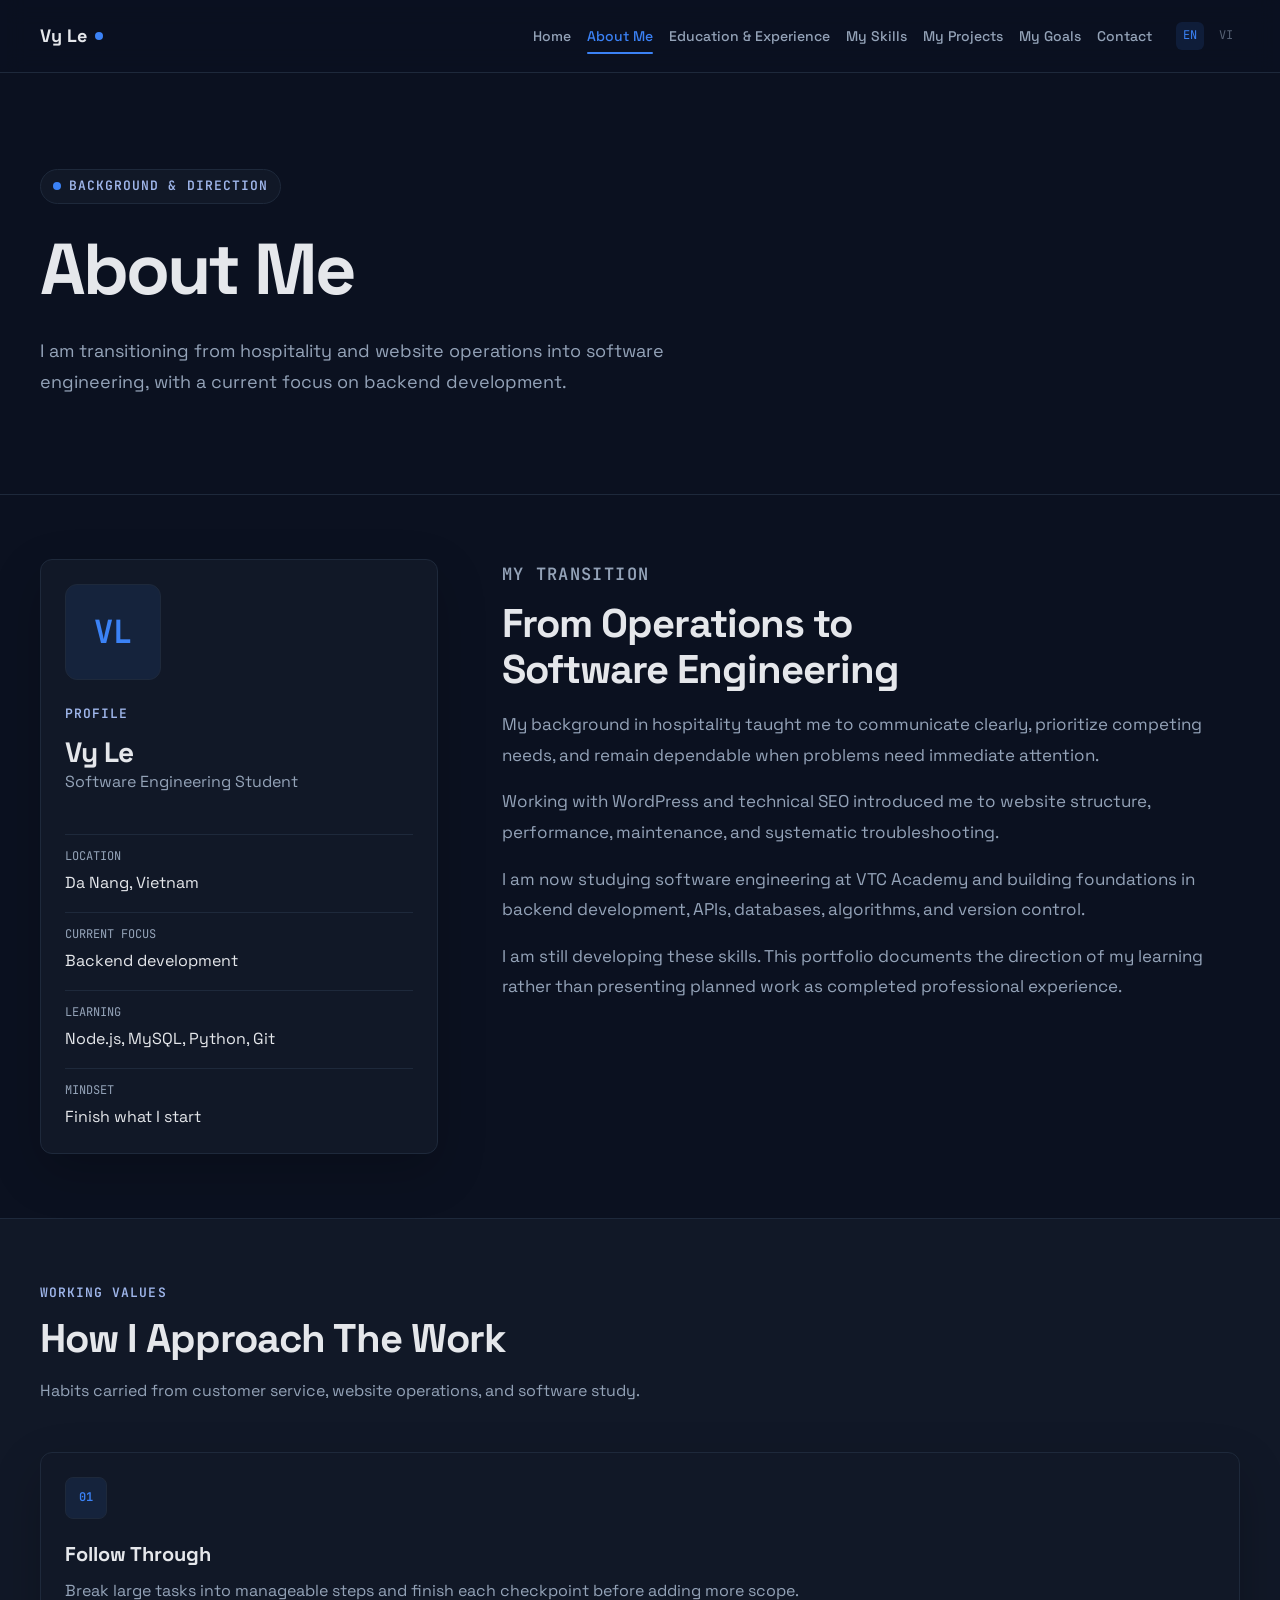
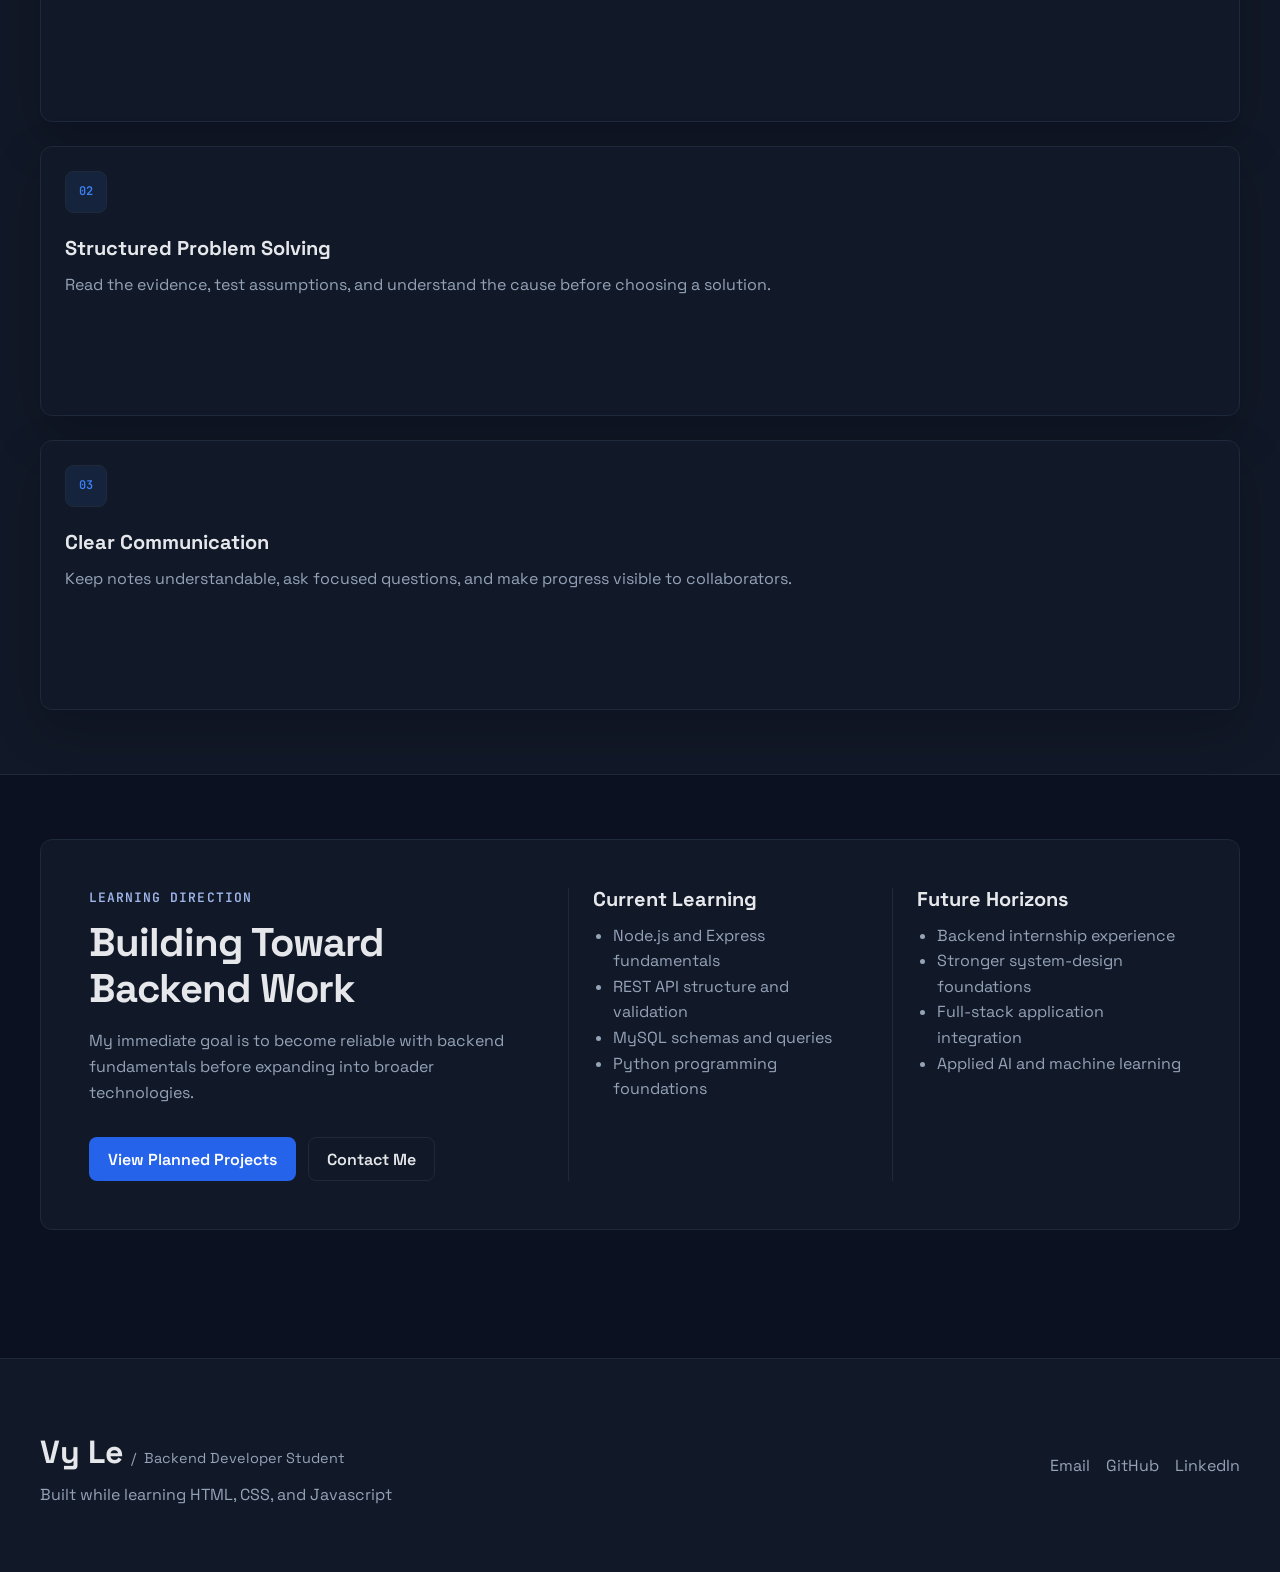
==== commit b481ab74: "fix: hamburger menu & modify: footer" ====
--- a/about.html
+++ b/about.html
@@ -39,12 +39,7 @@
           aria-label="Open navigation menu"
           data-menu-toggle
         >
-          <span
-            class="material-symbols-outlined"
-            aria-hidden="true"
-            data-menu-icon
-            >Menu</span
-          >
+          <span class="menu-icon" aria-hidden="true" data-menu-icon>☰</span>
         </button>
 
         <nav
@@ -250,28 +245,45 @@
     <footer class="site-footer">
       <div class="container footer-inner">
         <div class="footer-identity">
-          <a href="index.html" class="footer-brand">Vy Le</a>
-          <p>Backend Developer Student</p>
+          <p class="footer-role">
+            <strong>Vy Le</strong>
+            <span class="footer-divider" aria-hidden="true">/</span>
+            <span>Backend Developer Student</span>
+          </p>
+
+          <p class="footer-note">
+            Built while learning HTML, CSS, and Javascript
+          </p>
         </div>
 
         <nav class="footer-links" aria-label="Contact links">
-          <a href="mailto:lelongvy13@gmail.com">Email</a>
+          <a href="mailto:lelongvy13@gmail.com">
+            <span class="material-symbols-outlined" aria-hidden="true"
+              >mail</span
+            >
+            Email</a
+          >
           <a
             href="https://github.com/vy-long-le"
             target="_blank"
             rel="noopener noreferrer"
-            >GitHub</a
+          >
+            <span class="material-symbols-outlined" aria-hidden="true"
+              >code</span
+            >
+            GitHub</a
           >
           <a
             href="https://www.linkedin.com/in/vy-le-long-b9a3243a7/"
             target="_blank"
             rel="noopener noreferrer"
-            >LinkedIn</a
+          >
+            <span class="material-symbols-outlined" aria-hidden="true"
+              >badge</span
+            >
+            LinkedIn</a
           >
         </nav>
-        <p class="footer-note">
-          Built while learning HTML, CSS, and Javascript
-        </p>
       </div>
     </footer>
   </body>
--- a/assets/css/style.css
+++ b/assets/css/style.css
@@ -667,6 +667,43 @@
   .direction-panel {
     padding: var(--space-5);
   }
+
+  .contact-layout,
+  .form-row {
+    grid-template-columns: 1fr;
+  }
+
+  .contact-form-panel {
+    padding: var(--space-5);
+  }
+
+  .education-layout {
+    grid-template-columns: 1fr;
+  }
+
+  .education-sidebar {
+    position: static;
+  }
+
+  .roadmap-stage {
+    grid-template-columns: 42px 1fr;
+  }
+
+  .roadmap-status {
+    grid-column: 2;
+    width: fit-content;
+  }
+
+  .goals-support-grid,
+  .goal-principles {
+    grid-template-columns: 1fr;
+  }
+
+  .internship-callout {
+    flex-direction: column;
+    align-items: flex-start;
+    padding: var(--space-5);
+  }
 }
 
 @media (max-width: 480px) {
@@ -693,10 +730,33 @@
 }
 
 .footer-inner {
-  display: grid;
-  grid-template-columns: 1fr auto;
-  align-items: start;
-  gap: var(--space-5);
+  min-height: 120px;
+  padding-block: var(--space-6);
+
+  display: flex;
+  align-items: center;
+  justify-content: space-between;
+  gap: var(--space-6);
+}
+
+.footer-role,
+.footer-note {
+  margin: 0;
+}
+
+.footer-role {
+  display: flex;
+  align-items: baseline;
+  flex-wrap: wrap;
+  gap: var(--space-2);
+
+  color: #7a879a;
+  font-size: 0.9rem;
+}
+
+.footer-role strong {
+  color: var(--color-text);
+  font-size: 2rem;
 }
 
 .footer-brand {
@@ -727,16 +787,7 @@
 }
 
 .footer-note {
-  grid-column: 1 / -1;
-
-  margin: 0;
-  padding-top: var(--space-5);
-
-  border-top: 1px solid var(--color-border);
-
-  color: var(--color-text-muted);
-  font-family: var(--font-mono);
-  font-size: 0.75rem;
+  margin-top: var(--space-2);
 }
 
 @media (max-width: 600px) {
@@ -1525,3 +1576,450 @@
   padding-left: 20px;
   color: var(--color-text-muted);
 }
+
+/* Style the Contact layout */
+.contact-layout {
+  display: grid;
+  grid-template-columns: minmax(320px, 0.8fr) minmax(0, 1.2fr);
+  align-items: start;
+  gap: var(--space-8);
+}
+
+.contact-information {
+  display: grid;
+  gap: var(--space-6);
+}
+
+.contact-channel-list {
+  display: grid;
+  gap: var(--space-3);
+
+  font-style: normal;
+}
+
+.contact-link {
+  padding: var(--space-4);
+
+  display: grid;
+  grid-template-columns: 46px minmax(0, 1fr);
+  align-items: center;
+  gap: var(--space-4);
+
+  border: 1px solid var(--color-border);
+  border-radius: var(--radius-small);
+
+  background-color: var(--color-surface);
+  color: var(--color-text);
+  text-decoration: none;
+}
+
+.contact-link:hover {
+  border-color: var(--color-accent);
+}
+
+.contact-marker {
+  width: 42px;
+  height: 42px;
+
+  display: inline-flex;
+  align-items: center;
+  justify-content: center;
+
+  border-radius: var(--radius-small);
+
+  background-color: rgb(59 130 246 / 10%);
+  color: var(--color-accent);
+
+  font-family: var(--font-mono);
+  font-size: 0.75rem;
+  font-weight: 700;
+}
+
+.contact-link small,
+.contact-link strong {
+  display: block;
+}
+
+.contact-link small {
+  margin-bottom: 3px;
+
+  color: var(--color-text-muted);
+  font-family: var(--font-mono);
+  font-size: 0.7rem;
+  text-transform: uppercase;
+}
+
+.contact-link strong {
+  overflow-wrap: anywhere;
+}
+
+.contact-status {
+  box-shadow: none;
+}
+
+.contact-timezone {
+  margin-bottom: 0;
+
+  display: flex;
+  align-items: center;
+  gap: var(--space-2);
+
+  color: var(--color-text-muted);
+  font-family: var(--font-mono);
+  font-size: 0.75rem;
+}
+
+/* Style the form */
+.contact-form-panel {
+  padding: var(--space-7);
+}
+
+.contact-form-heading {
+  margin-bottom: var(--space-6);
+}
+
+.form-row {
+  display: grid;
+  grid-template-columns: repeat(2, minmax(0, 1fr));
+  gap: var(--space-4);
+}
+
+.form-field {
+  margin-bottom: var(--space-5);
+
+  display: grid;
+  gap: var(--space-2);
+}
+
+.form-field label {
+  color: var(--color-text);
+  font-weight: 600;
+}
+
+.required-marker {
+  color: var(--color-warning);
+}
+
+.form-field input,
+.form-field textarea {
+  width: 100%;
+  padding: 12px 14px;
+
+  border: 1px solid var(--color-border);
+  border-radius: var(--radius-small);
+
+  background-color: var(--color-canvas);
+  color: var(--color-text);
+}
+
+.form-field textarea {
+  min-height: 160px;
+  resize: vertical;
+}
+
+.form-field input:hover,
+.form-field textarea:hover {
+  border-color: var(--color-text-muted);
+}
+
+.form-field input:focus,
+.form-field textarea:focus {
+  border-color: var(--color-accent);
+}
+
+.form-disclaimer {
+  margin: var(--space-3) 0 0;
+
+  color: var(--color-text-muted);
+  font-size: 0.8125rem;
+}
+
+.form-feedback {
+  margin: var(--space-4) 0 0;
+  padding: var(--space-4);
+
+  border: 1px solid var(--color-border);
+  border-radius: var(--radius-small);
+
+  background-color: rgb(59 130 246 / 8%);
+  color: var(--color-text);
+}
+
+.contact-form-button {
+  width: 100%;
+  min-height: 54px;
+  gap: var(--space-3);
+}
+
+.contact-form-button .material-symbols-outlined {
+  font-size: 20px;
+}
+
+/* Style the two-column layout */
+.education-layout {
+  display: grid;
+  grid-template-columns: minmax(0, 1.3fr) minmax(320px, 0.7fr);
+  align-items: start;
+  gap: var(--space-8);
+}
+
+.education-sidebar {
+  display: grid;
+  gap: var(--space-5);
+}
+
+/* Style the timeline */
+.timeline-list {
+  position: relative;
+
+  margin: 0;
+  padding: 0 0 0 32px;
+
+  display: grid;
+  gap: var(--space-5);
+
+  list-style: none;
+}
+
+.timeline-list::before {
+  content: "";
+
+  position: absolute;
+  top: 8px;
+  bottom: 8px;
+  left: 7px;
+
+  width: 1px;
+
+  background-color: var(--color-border);
+}
+
+.timeline-list > li {
+  position: relative;
+}
+
+.timeline-list > li::before {
+  content: "";
+
+  position: absolute;
+  top: 28px;
+  left: -31px;
+
+  width: 14px;
+  height: 14px;
+
+  border: 3px solid var(--color-border);
+  border-radius: 50%;
+
+  background-color: var(--color-accent);
+}
+
+.timeline-entry {
+  box-shadow: none;
+}
+
+.timeline-date {
+  margin-bottom: var(--space-2);
+
+  color: var(--color-accent);
+  font-family: var(--font-mono);
+  font-size: 0.75rem;
+  font-weight: 600;
+  text-transform: uppercase;
+}
+
+.timeline-entry h3 {
+  margin-bottom: var(--space-3);
+}
+
+.timeline-organization {
+  margin-bottom: var(--space-4);
+
+  color: var(--color-text);
+  font-weight: 600;
+}
+
+/* Style the sidebar content */
+.takeaway-panel,
+.technology-profile {
+  box-shadow: none;
+}
+
+.takeaway-item {
+  padding-block: var(--space-4);
+
+  display: grid;
+  grid-template-columns: 34px 1fr;
+  gap: var(--space-3);
+
+  border-top: 1px solid var(--color-border);
+}
+
+.takeaway-item > span {
+  color: var(--color-accent);
+  font-family: var(--font-mono);
+  font-size: 0.75rem;
+}
+
+.takeaway-item h3 {
+  margin-bottom: var(--sapce-1);
+  font-size: 1rem;
+}
+
+.takeaway-item p {
+  margin: 0;
+  color: var(--color-text-muted);
+}
+
+.technical-profile .button {
+  width: 100%;
+  margin-top: var(--space-5);
+}
+
+/* Style the roadmap */
+.roadmap-list {
+  margin: 0;
+  padding: 0;
+  width: 100%;
+
+  display: grid;
+  gap: var(--space-3);
+
+  list-style: none;
+}
+
+.roadmap-stage {
+  padding: var(--space-5);
+
+  display: grid;
+  grid-template-columns: 54px minmax(0, 1fr) auto;
+  align-items: center;
+  gap: var(--space-5);
+
+  border: 1px solid var(--color-border);
+  border-radius: var(--radius-medium);
+
+  background-color: var(--color-surface);
+}
+
+.roadmap-stage-current {
+  border-color: var(--color-accent);
+  background-color: rgb(59 130 246 / 7%);
+}
+
+.roadmap-number {
+  color: var(--color-accent);
+  font-family: var(--font-mono);
+  font-size: 0.875rem;
+  font-weight: 600;
+}
+
+.roadmap-stage h3 {
+  margin-bottom: var(--space-1);
+}
+
+.roadmap-stage p {
+  margin: 0;
+  color: var(--color-text-muted);
+}
+
+.roadmap-status {
+  padding: 5px 9px;
+
+  border: 1px solid var(--color-accent);
+  border-radius: 999px;
+
+  color: var(--color-accent);
+
+  font-family: var(--font-mono);
+  font-size: 0, 7rem;
+  font-weight: 600;
+  text-transform: uppercase;
+}
+
+.roadmap-status-future {
+  border-color: var(--color-border);
+  color: var(--color-text-muted);
+}
+
+/* Style the supporting content */
+.goals-support-section {
+  border-block: 1px solid var(--color-border);
+  background-color: var(--color-surface);
+}
+
+.goals-support-grid {
+  width: 100%;
+  display: grid;
+  grid-template-columns: minmax(320px, 0.8fr) minmax(0, 1.2fr);
+  gap: var(--space-5);
+}
+
+.roadmap-manifest pre {
+  margin: var(--space-5) 0 0;
+  padding: var(--space-5);
+
+  overflow-x: auto;
+
+  border: 1px solid var(--color-border);
+  border-radius: var(--radius-small);
+
+  background-color: var(--color-canvas);
+  color: var(--color-success);
+}
+
+.roadmap-manifest code {
+  font-family: var(--font-mono);
+  line-height: 1.8;
+}
+
+.goal-principles {
+  display: grid;
+  grid-template-columns: repeat(2, minmax(0, 1fr));
+  gap: var(--space-5);
+}
+
+.goal-principles h2 {
+  font-size: 1.25rem;
+}
+
+/* Style the internship callout */
+.internship-callout {
+  padding: var(--space-7);
+
+  display: flex;
+  align-items: center;
+  justify-content: space-between;
+  gap: var(--space-8);
+
+  border: 1px solid var(--color-border);
+  border-radius: var(--radius-medium);
+
+  background-color: var(--color-surface);
+}
+
+.internship-callout > div:first-child {
+  max-width: 720px;
+}
+
+.internship-actions {
+  flex-shrink: 0;
+
+  display: flex;
+  flex-wrap: wrap;
+  gap: var(--space-3);
+}
+
+.roadmap-stage > div {
+  max-width: 760px;
+}
+
+.menu-icon {
+  display: block;
+
+  color: currentColor;
+  font-family: Arial, sans-serif;
+  font-size: 1.5rem;
+  font-weight: 400;
+  line-height: 1;
+}
